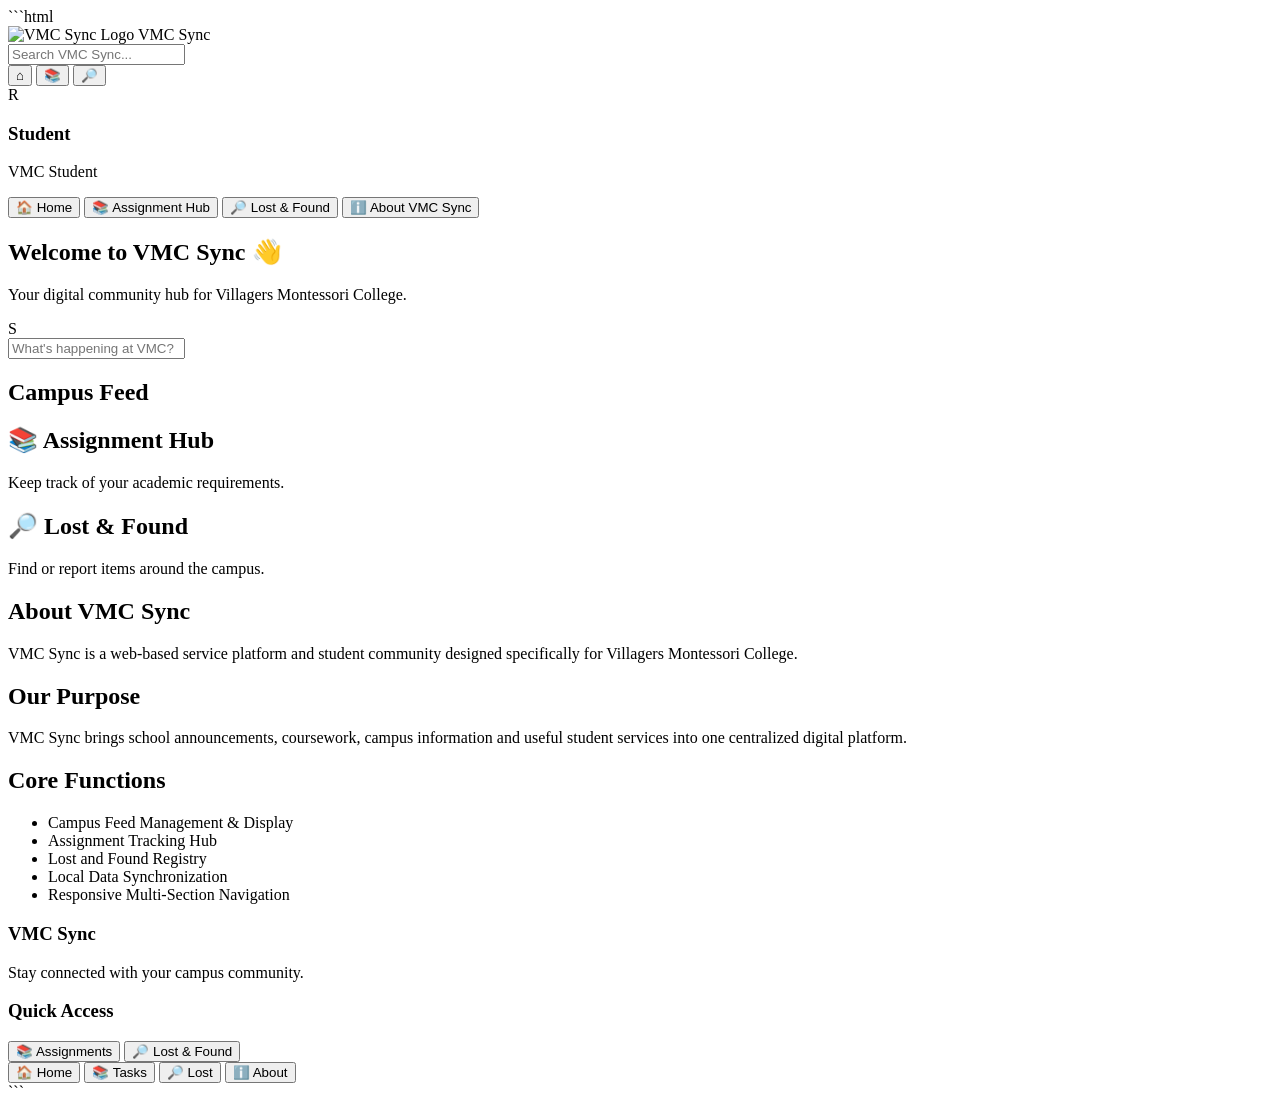
==== index.html @ d7398eae "Add initial HTML structure for VMC Sync" ====
```html
<!DOCTYPE html>
<html lang="en">
<head>
    <meta charset="UTF-8">
    <meta name="viewport" content="width=device-width, initial-scale=1.0">

    <title>VMC Sync | Student Community</title>

    <link rel="stylesheet" href="style.css">
</head>

<body>

<!-- ================= HEADER ================= -->

<header class="topbar">

    <div class="brand">
        <img src="logo.png" alt="VMC Sync Logo">
        <span>VMC Sync</span>
    </div>

    <div class="search-box">
        <input
            type="text"
            id="searchInput"
            placeholder="Search VMC Sync..."
            onkeyup="searchContent()"
        >
    </div>

    <div class="top-actions">
        <button onclick="showSection('home')">⌂</button>
        <button onclick="showSection('assignments')">📚</button>
        <button onclick="showSection('lostfound')">🔎</button>
    </div>

</header>


<!-- ================= MAIN LAYOUT ================= -->

<div class="page-layout">

    <!-- LEFT SIDEBAR -->

    <aside class="sidebar">

        <div class="profile-card">

            <div class="profile-picture">
                R
            </div>

            <h3>Student</h3>

            <p>VMC Student</p>

        </div>


        <nav>

            <button onclick="showSection('home')">
                🏠 Home
            </button>

            <button onclick="showSection('assignments')">
                📚 Assignment Hub
            </button>

            <button onclick="showSection('lostfound')">
                🔎 Lost & Found
            </button>

            <button onclick="showSection('about')">
                ℹ️ About VMC Sync
            </button>

        </nav>

    </aside>


    <!-- ================= CONTENT ================= -->

    <main class="main-content">


        <!-- HOME -->

        <section id="home" class="page-section">

            <div class="welcome-card">

                <h1>Welcome to VMC Sync 👋</h1>

                <p>
                    Your digital community hub for Villagers Montessori College.
                </p>

            </div>


            <div class="create-post">

                <div class="small-profile">
                    S
                </div>

                <input
                    type="text"
                    placeholder="What's happening at VMC?"
                    readonly
                >

            </div>


            <h2 class="section-title">
                Campus Feed
            </h2>

            <div id="announcementContainer">

                <!-- Announcements will appear here -->

            </div>

        </section>



        <!-- ASSIGNMENTS -->

        <section id="assignments" class="page-section hidden">

            <div class="section-header">

                <h1>📚 Assignment Hub</h1>

                <p>
                    Keep track of your academic requirements.
                </p>

            </div>


            <div id="assignmentContainer">

                <!-- Assignments appear here -->

            </div>

        </section>



        <!-- LOST AND FOUND -->

        <section id="lostfound" class="page-section hidden">

            <div class="section-header">

                <h1>🔎 Lost & Found</h1>

                <p>
                    Find or report items around the campus.
                </p>

            </div>


            <div id="lostFoundContainer">

                <!-- Lost and found items -->

            </div>

        </section>



        <!-- ABOUT -->

        <section id="about" class="page-section hidden">

            <div class="about-card">

                <h1>About VMC Sync</h1>

                <p>
                    VMC Sync is a web-based service platform and student
                    community designed specifically for Villagers Montessori College.
                </p>

                <h2>Our Purpose</h2>

                <p>
                    VMC Sync brings school announcements, coursework,
                    campus information and useful student services into
                    one centralized digital platform.
                </p>


                <h2>Core Functions</h2>

                <ul>

                    <li>
                        Campus Feed Management & Display
                    </li>

                    <li>
                        Assignment Tracking Hub
                    </li>

                    <li>
                        Lost and Found Registry
                    </li>

                    <li>
                        Local Data Synchronization
                    </li>

                    <li>
                        Responsive Multi-Section Navigation
                    </li>

                </ul>

            </div>

        </section>

    </main>


    <!-- ================= RIGHT SIDEBAR ================= -->

    <aside class="right-sidebar">

        <div class="quick-card">

            <h3>VMC Sync</h3>

            <p>
                Stay connected with your campus community.
            </p>

        </div>


        <div class="quick-card">

            <h3>Quick Access</h3>

            <button onclick="showSection('assignments')">
                📚 Assignments
            </button>

            <button onclick="showSection('lostfound')">
                🔎 Lost & Found
            </button>

        </div>

    </aside>

</div>


<!-- ================= MOBILE NAV ================= -->

<nav class="mobile-nav">

    <button onclick="showSection('home')">
        🏠
        <span>Home</span>
    </button>

    <button onclick="showSection('assignments')">
        📚
        <span>Tasks</span>
    </button>

    <button onclick="showSection('lostfound')">
        🔎
        <span>Lost</span>
    </button>

    <button onclick="showSection('about')">
        ℹ️
        <span>About</span>
    </button>

</nav>


<script src="script.js"></script>

</body>
</html>
```
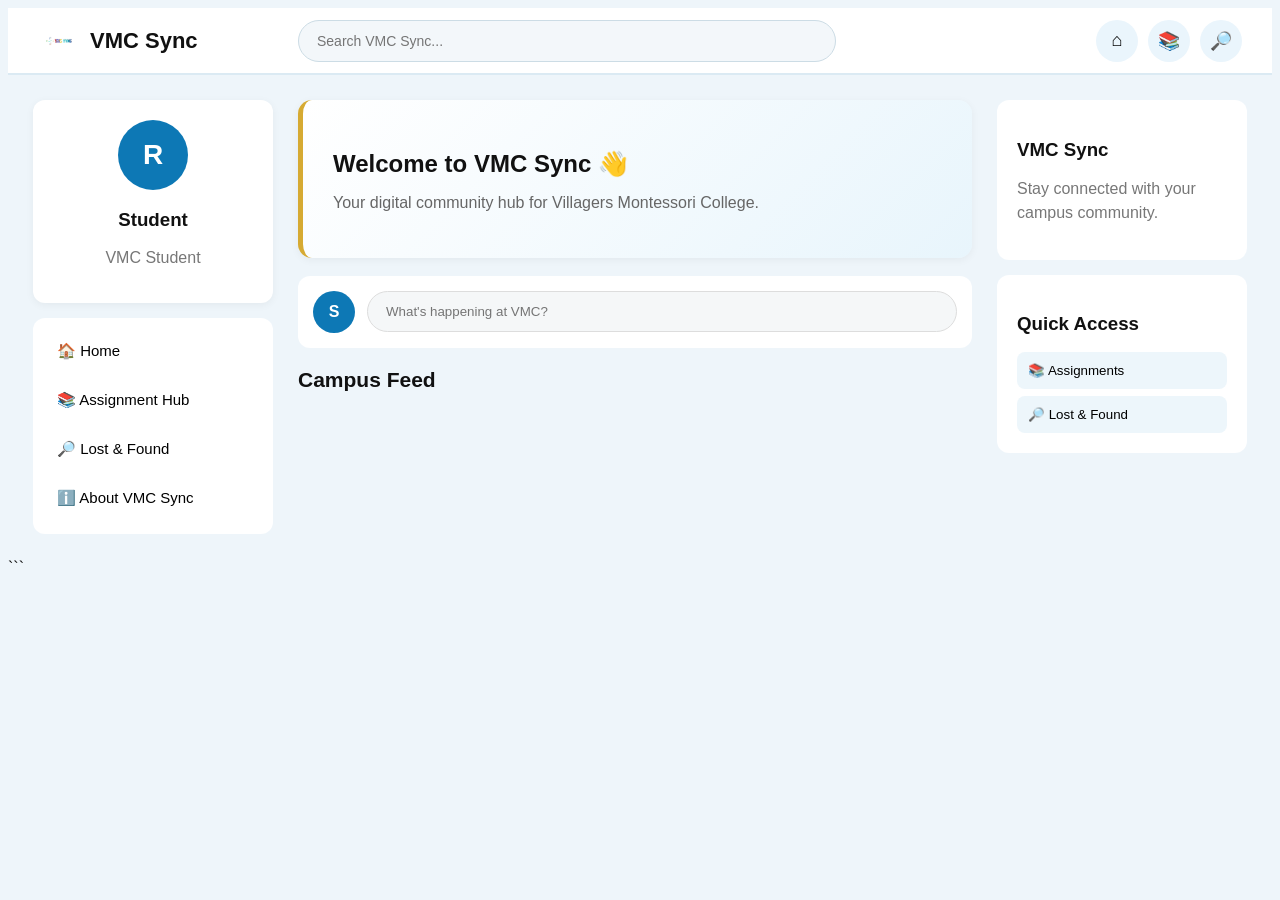
==== commit 307242d5: "Fix HTML syntax in index.html" ====
--- a/index.html
+++ b/index.html
@@ -1,4 +1,3 @@
-```html
 <!DOCTYPE html>
 <html lang="en">
 <head>
@@ -17,7 +16,7 @@
 <header class="topbar">
 
     <div class="brand">
-        <img src="logo.png" alt="VMC Sync Logo">
+        <img src="logo.png">
         <span>VMC Sync</span>
     </div>
 
--- a/style.css
+++ b/style.css
@@ -0,0 +1,776 @@
+```css
+/* =========================================
+   VMC SYNC
+   SHARED WEBSITE DESIGN
+========================================= */
+
+* {
+    box-sizing: border-box;
+    margin: 0;
+    padding: 0;
+}
+
+body {
+    font-family: Arial, Helvetica, sans-serif;
+    background: #eef5fa;
+    color: #111;
+}
+
+
+/* ================= HEADER ================= */
+
+.topbar {
+    height: 65px;
+    background: white;
+    border-bottom: 2px solid #dbeaf3;
+
+    display: flex;
+    align-items: center;
+
+    padding: 0 30px;
+
+    position: sticky;
+    top: 0;
+
+    z-index: 1000;
+}
+
+
+.brand {
+    display: flex;
+    align-items: center;
+
+    width: 260px;
+
+    font-size: 22px;
+    font-weight: bold;
+
+    color: #111;
+}
+
+
+.brand img {
+    width: 42px;
+    height: 42px;
+
+    object-fit: contain;
+
+    margin-right: 10px;
+}
+
+
+.search-box {
+    flex: 1;
+    max-width: 500px;
+}
+
+
+.search-box input {
+    width: 100%;
+
+    padding: 12px 18px;
+
+    border-radius: 25px;
+
+    border: 1px solid #ccdce5;
+
+    background: #f3f7fa;
+
+    outline: none;
+
+    font-size: 14px;
+}
+
+
+.top-actions {
+    margin-left: auto;
+
+    display: flex;
+    gap: 10px;
+}
+
+
+.top-actions button {
+    width: 42px;
+    height: 42px;
+
+    border: none;
+
+    border-radius: 50%;
+
+    background: #eaf5fc;
+
+    cursor: pointer;
+
+    font-size: 18px;
+}
+
+
+.top-actions button:hover {
+    background: #cde8f8;
+}
+
+
+/* ================= PAGE LAYOUT ================= */
+
+.page-layout {
+
+    display: grid;
+
+    grid-template-columns:
+        240px
+        minmax(400px, 700px)
+        250px;
+
+    gap: 25px;
+
+    max-width: 1400px;
+
+    margin: auto;
+
+    padding: 25px;
+}
+
+
+/* ================= LEFT SIDEBAR ================= */
+
+.sidebar {
+
+    position: sticky;
+
+    top: 90px;
+
+    height: fit-content;
+}
+
+
+.profile-card {
+
+    background: white;
+
+    border-radius: 12px;
+
+    padding: 20px;
+
+    text-align: center;
+
+    margin-bottom: 15px;
+
+    box-shadow: 0 2px 8px rgba(0,0,0,0.05);
+}
+
+
+.profile-picture {
+
+    width: 70px;
+    height: 70px;
+
+    border-radius: 50%;
+
+    background: #0d78b5;
+
+    color: white;
+
+    display: flex;
+
+    align-items: center;
+
+    justify-content: center;
+
+    margin: auto auto 10px;
+
+    font-size: 28px;
+
+    font-weight: bold;
+}
+
+
+.profile-card p {
+    color: #777;
+    margin-top: 5px;
+}
+
+
+.sidebar nav {
+
+    background: white;
+
+    padding: 10px;
+
+    border-radius: 12px;
+}
+
+
+.sidebar nav button {
+
+    width: 100%;
+
+    padding: 14px;
+
+    border: none;
+
+    background: transparent;
+
+    text-align: left;
+
+    border-radius: 8px;
+
+    cursor: pointer;
+
+    font-size: 15px;
+
+    margin-bottom: 3px;
+}
+
+
+.sidebar nav button:hover {
+
+    background: #eaf5fc;
+
+    color: #0878b8;
+}
+
+
+/* ================= MAIN ================= */
+
+.main-content {
+    min-width: 0;
+}
+
+
+.page-section {
+    display: block;
+}
+
+
+.hidden {
+    display: none !important;
+}
+
+
+/* ================= WELCOME ================= */
+
+.welcome-card {
+
+    background: linear-gradient(
+        135deg,
+        #ffffff,
+        #e8f5fc
+    );
+
+    padding: 30px;
+
+    border-radius: 14px;
+
+    margin-bottom: 18px;
+
+    border-left: 5px solid #d6aa32;
+
+    box-shadow: 0 2px 8px rgba(0,0,0,0.05);
+}
+
+
+.welcome-card h1 {
+    margin-bottom: 8px;
+}
+
+
+.welcome-card p {
+    color: #666;
+}
+
+
+/* ================= CREATE POST ================= */
+
+.create-post {
+
+    background: white;
+
+    padding: 15px;
+
+    border-radius: 12px;
+
+    display: flex;
+
+    align-items: center;
+
+    gap: 12px;
+
+    margin-bottom: 20px;
+}
+
+
+.small-profile {
+
+    width: 42px;
+    height: 42px;
+
+    border-radius: 50%;
+
+    background: #0d78b5;
+
+    color: white;
+
+    display: flex;
+
+    align-items: center;
+
+    justify-content: center;
+
+    font-weight: bold;
+}
+
+
+.create-post input {
+
+    flex: 1;
+
+    padding: 12px 18px;
+
+    border-radius: 25px;
+
+    border: 1px solid #ddd;
+
+    background: #f5f7f8;
+}
+
+
+/* ================= TITLES ================= */
+
+.section-title {
+
+    margin-bottom: 15px;
+
+    font-size: 21px;
+}
+
+
+.section-header {
+
+    background: white;
+
+    padding: 25px;
+
+    border-radius: 12px;
+
+    margin-bottom: 20px;
+}
+
+
+.section-header p {
+
+    color: #777;
+
+    margin-top: 7px;
+}
+
+
+/* ================= ANNOUNCEMENT CARD ================= */
+
+.announcement-card {
+
+    background: white;
+
+    border-radius: 12px;
+
+    margin-bottom: 18px;
+
+    padding: 20px;
+
+    box-shadow: 0 2px 8px rgba(0,0,0,0.05);
+}
+
+
+.post-header {
+
+    display: flex;
+
+    align-items: center;
+
+    margin-bottom: 15px;
+}
+
+
+.admin-avatar {
+
+    width: 45px;
+    height: 45px;
+
+    background: #d6aa32;
+
+    color: white;
+
+    border-radius: 50%;
+
+    display: flex;
+
+    align-items: center;
+
+    justify-content: center;
+
+    font-weight: bold;
+
+    margin-right: 10px;
+}
+
+
+.post-header small {
+
+    display: block;
+
+    color: #777;
+
+    margin-top: 3px;
+}
+
+
+.announcement-card h3 {
+
+    margin-bottom: 8px;
+}
+
+
+.announcement-card p {
+
+    color: #444;
+
+    line-height: 1.6;
+
+    margin-bottom: 15px;
+}
+
+
+.post-footer {
+
+    border-top: 1px solid #eee;
+
+    padding-top: 12px;
+
+    color: #777;
+
+    font-size: 13px;
+}
+
+
+/* ================= ASSIGNMENTS ================= */
+
+.assignment-card {
+
+    background: white;
+
+    padding: 20px;
+
+    border-radius: 12px;
+
+    margin-bottom: 15px;
+
+    border-left: 5px solid #0d78b5;
+
+    box-shadow: 0 2px 8px rgba(0,0,0,0.05);
+}
+
+
+.assignment-card h3 {
+
+    margin-bottom: 10px;
+}
+
+
+.assignment-subject {
+
+    display: inline-block;
+
+    background: #e7f4fb;
+
+    color: #0878b8;
+
+    padding: 5px 10px;
+
+    border-radius: 15px;
+
+    font-size: 12px;
+
+    margin-bottom: 10px;
+}
+
+
+.due-date {
+
+    margin-top: 12px;
+
+    font-weight: bold;
+
+    color: #b18400;
+}
+
+
+/* ================= LOST FOUND ================= */
+
+.lost-card {
+
+    background: white;
+
+    padding: 20px;
+
+    border-radius: 12px;
+
+    margin-bottom: 15px;
+
+    box-shadow: 0 2px 8px rgba(0,0,0,0.05);
+}
+
+
+.status {
+
+    display: inline-block;
+
+    padding: 5px 10px;
+
+    border-radius: 15px;
+
+    font-size: 12px;
+
+    font-weight: bold;
+
+    margin-bottom: 10px;
+}
+
+
+.status.lost {
+
+    background: #ffe5e5;
+
+    color: #c62828;
+}
+
+
+.status.found {
+
+    background: #e4f6e8;
+
+    color: #2e7d32;
+}
+
+
+.item-location {
+
+    color: #666;
+
+    margin-top: 8px;
+}
+
+
+/* ================= RIGHT SIDEBAR ================= */
+
+.right-sidebar {
+
+    position: sticky;
+
+    top: 90px;
+
+    height: fit-content;
+}
+
+
+.quick-card {
+
+    background: white;
+
+    border-radius: 12px;
+
+    padding: 20px;
+
+    margin-bottom: 15px;
+}
+
+
+.quick-card h3 {
+
+    margin-bottom: 10px;
+}
+
+
+.quick-card p {
+
+    color: #777;
+
+    line-height: 1.5;
+
+    margin-bottom: 15px;
+}
+
+
+.quick-card button {
+
+    width: 100%;
+
+    border: none;
+
+    background: #edf6fb;
+
+    padding: 11px;
+
+    margin-top: 7px;
+
+    border-radius: 8px;
+
+    cursor: pointer;
+
+    text-align: left;
+}
+
+
+.quick-card button:hover {
+
+    background: #d6edf9;
+}
+
+
+/* ================= ABOUT ================= */
+
+.about-card {
+
+    background: white;
+
+    border-radius: 12px;
+
+    padding: 30px;
+
+    line-height: 1.7;
+}
+
+
+.about-card h1 {
+
+    margin-bottom: 15px;
+}
+
+
+.about-card h2 {
+
+    margin-top: 25px;
+
+    margin-bottom: 10px;
+}
+
+
+.about-card ul {
+
+    padding-left: 20px;
+}
+
+
+/* ================= MOBILE ================= */
+
+.mobile-nav {
+
+    display: none;
+}
+
+
+@media(max-width: 1100px) {
+
+    .page-layout {
+
+        grid-template-columns:
+            200px
+            1fr;
+    }
+
+    .right-sidebar {
+
+        display: none;
+    }
+}
+
+
+@media(max-width: 750px) {
+
+    .topbar {
+
+        padding: 0 12px;
+    }
+
+    .brand {
+
+        width: auto;
+    }
+
+    .brand span {
+
+        display: none;
+    }
+
+    .search-box {
+
+        margin-left: 10px;
+    }
+
+    .top-actions {
+
+        display: none;
+    }
+
+    .page-layout {
+
+        display: block;
+
+        padding: 15px;
+    }
+
+    .sidebar {
+
+        display: none;
+    }
+
+    .main-content {
+
+        padding-bottom: 75px;
+    }
+
+    .mobile-nav {
+
+        display: flex;
+
+        position: fixed;
+
+        bottom: 0;
+
+        left: 0;
+
+        right: 0;
+
+        height: 65px;
+
+        background: white;
+
+        border-top: 1px solid #ddd;
+
+        z-index: 1000;
+
+        justify-content: space-around;
+    }
+
+    .mobile-nav button {
+
+        border: none;
+
+        background: transparent;
+
+        font-size: 18px;
+
+        display: flex;
+
+        flex-direction: column;
+
+        align-items: center;
+
+        gap: 3px;
+    }
+
+    .mobile-nav span {
+
+        font-size: 10px;
+    }
+}
+```
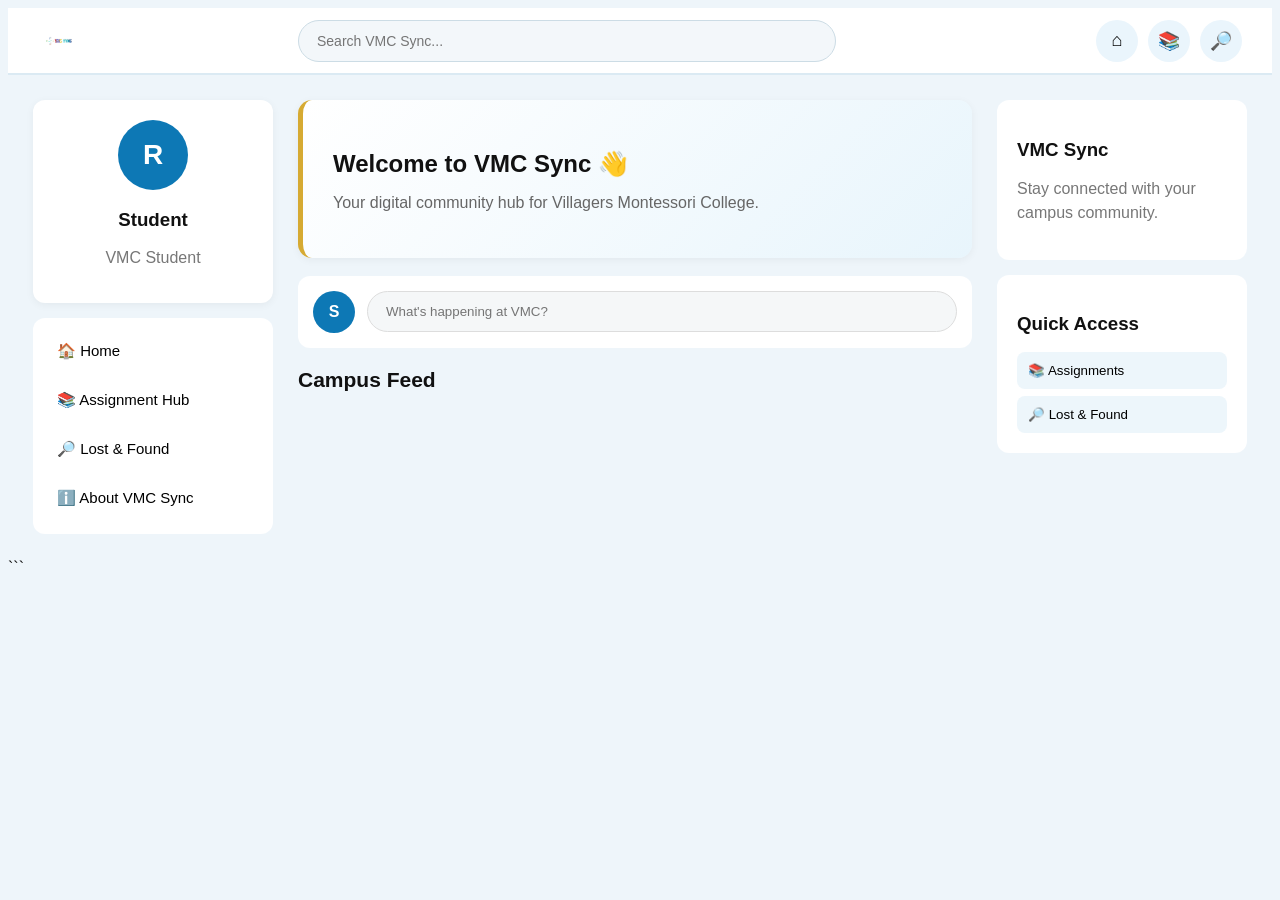
==== commit cdb836e2: "Remove brand name 'VMC Sync' from header" ====
--- a/index.html
+++ b/index.html
@@ -17,7 +17,6 @@
 
     <div class="brand">
         <img src="logo.png">
-        <span>VMC Sync</span>
     </div>
 
     <div class="search-box">
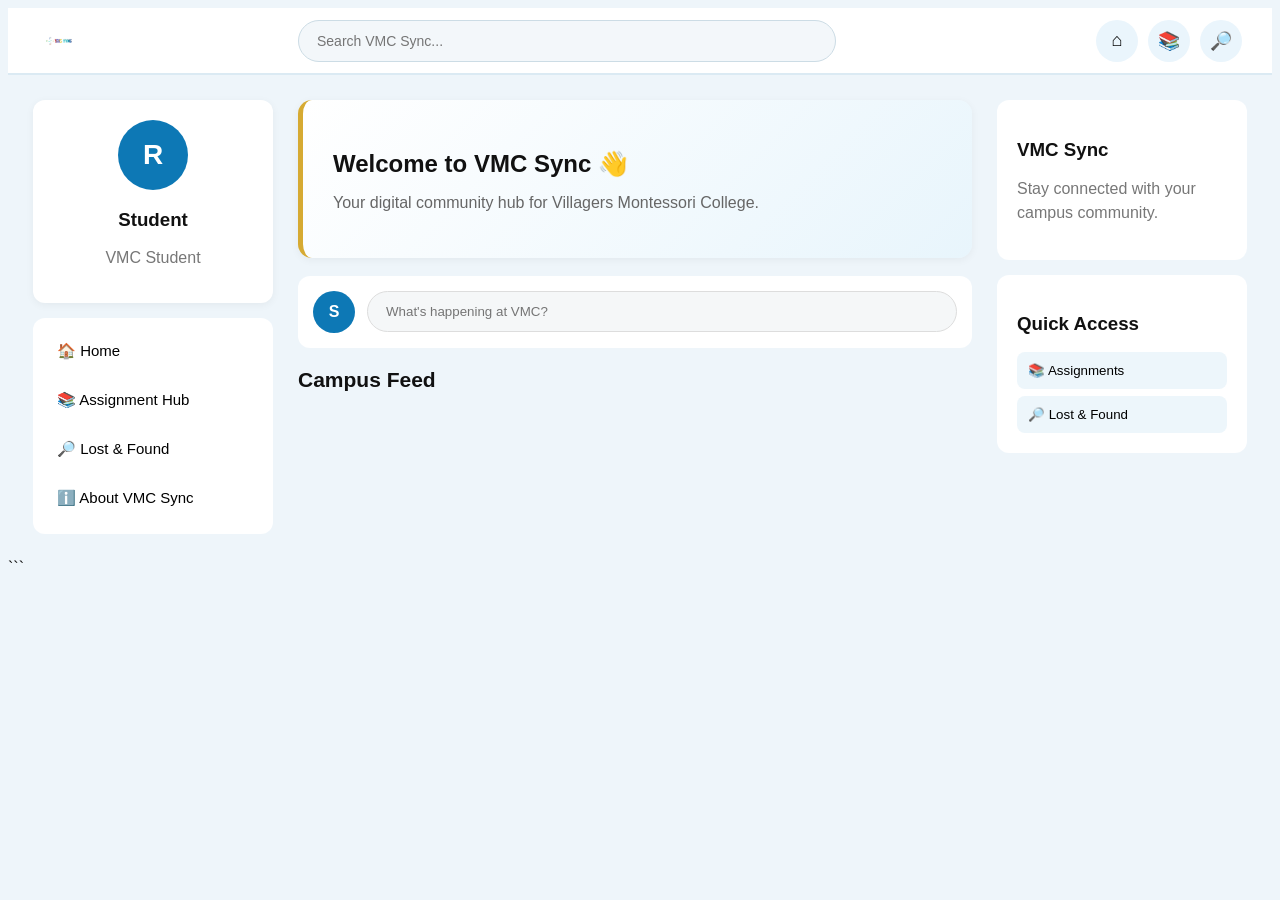
==== commit 42a063e6: "Fix HTML structure for logo image" ====
--- a/index.html
+++ b/index.html
@@ -16,7 +16,7 @@
 <header class="topbar">
 
     <div class="brand">
-        <img src="logo.png">
+        <span></span><img src="logo.png"></span>
     </div>
 
     <div class="search-box">
